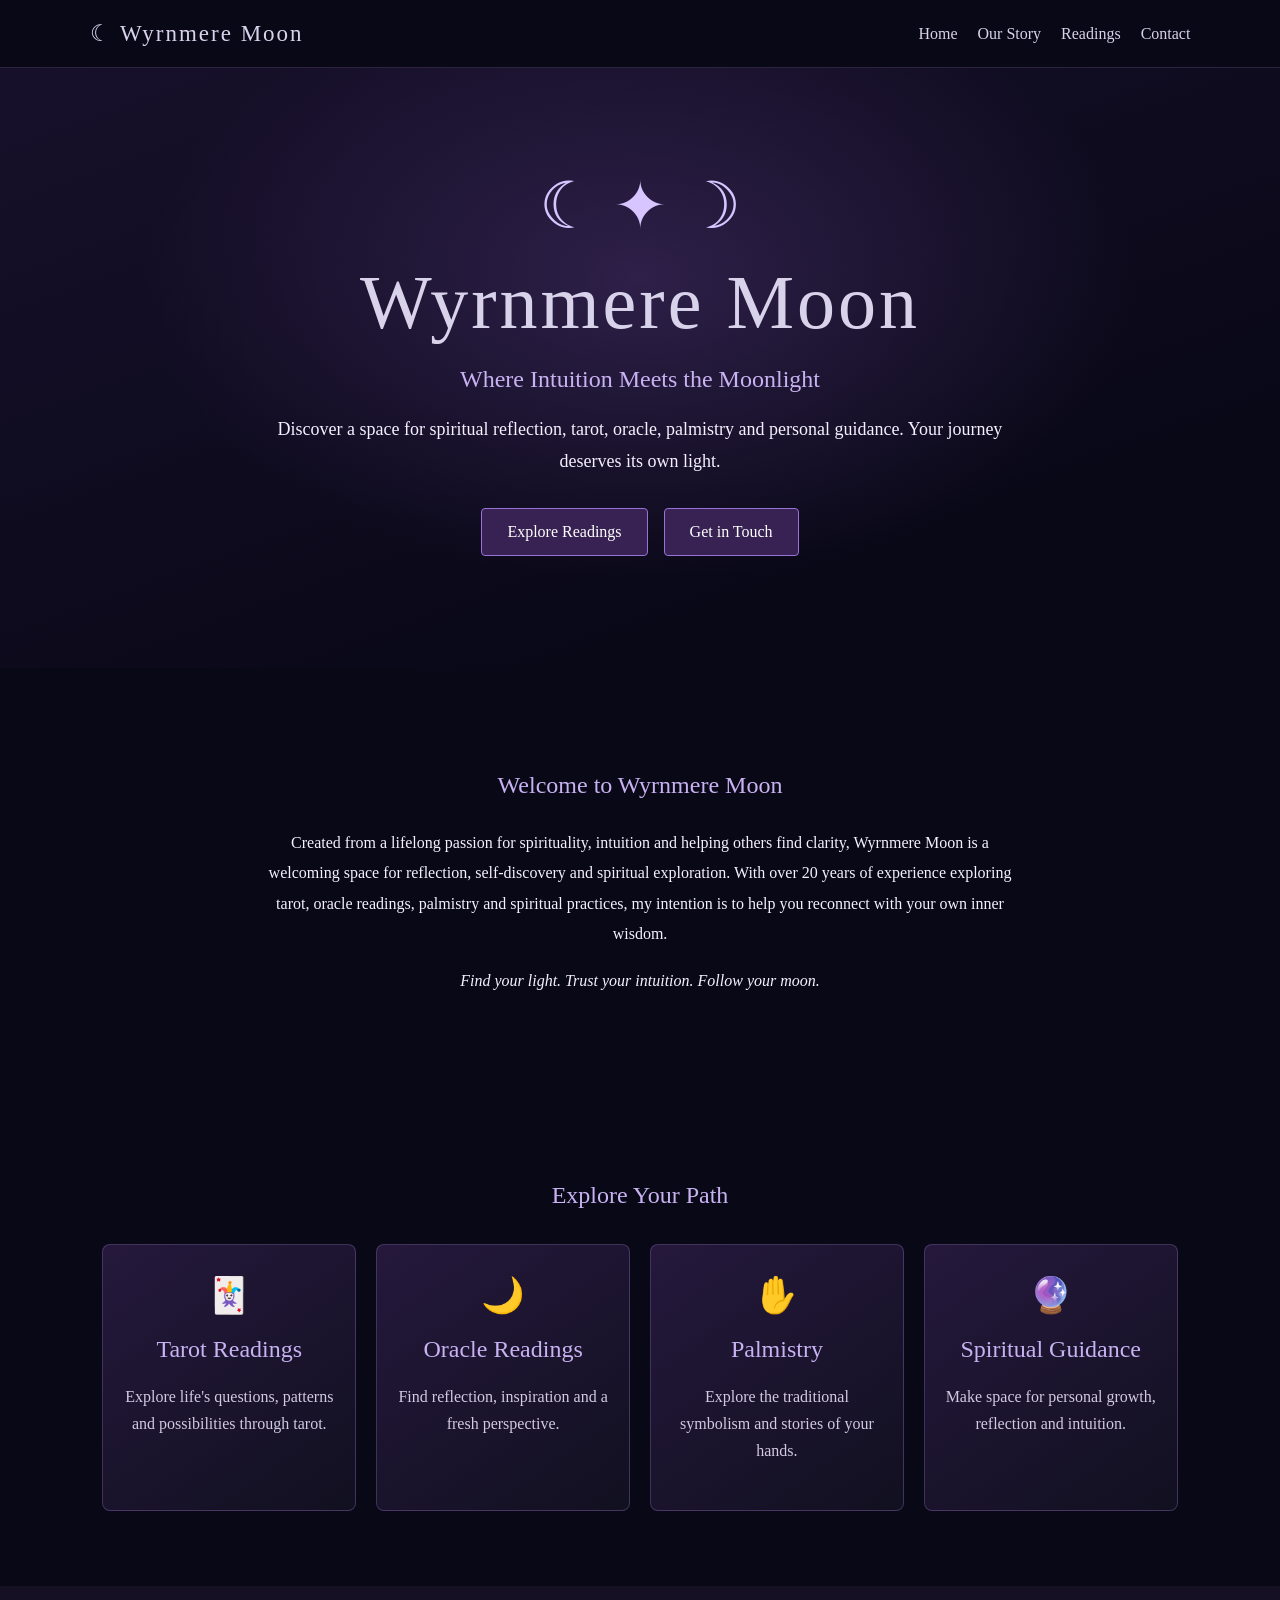
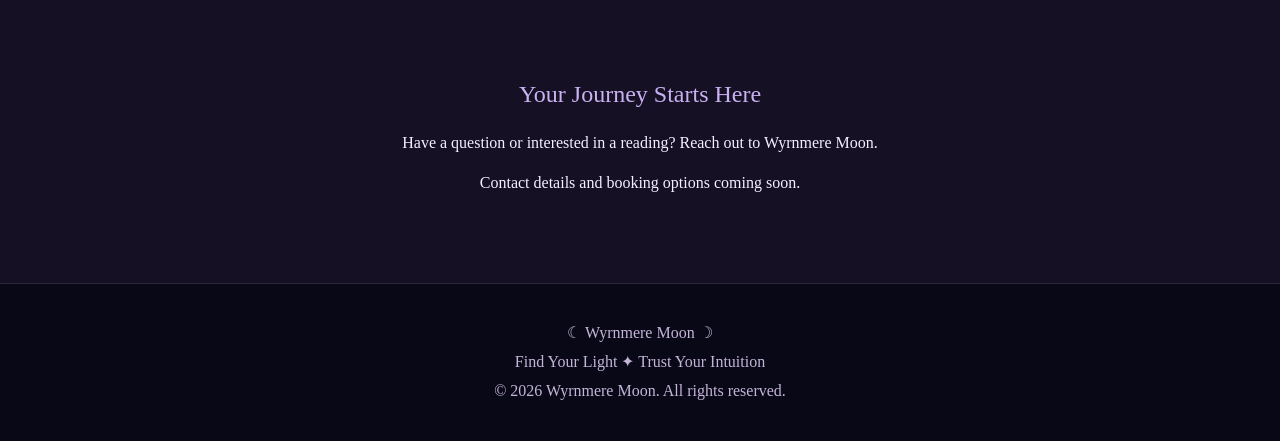
==== index.html @ 5f463369 "Add initial HTML structure for Wyrnmere Moon site This is the initial commit for the Wyrnmere Moon w" ====
<!DOCTYPE html>
<html lang="en">
<head>
<meta charset="UTF-8">
<meta name="viewport" content="width=device-width, initial-scale=1.0">
<meta name="theme-color" content="#090817">
<title>Wyrnmere Moon | Find Your Light</title>
<meta name="description" content="Explore tarot, oracle, palmistry and spiritual guidance at Wyrnmere Moon.">
<style>
:root {
  --night: #090817;
  --purple: #24143d;
  --violet: #9673d5;
  --silver: #d9d2eb;
  --white: #f5f0ff;
}
* { box-sizing: border-box; }
html { scroll-behavior: smooth; }
body {
  margin: 0;
  background: var(--night);
  color: var(--white);
  font-family: Georgia, serif;
}
header {
  display: flex;
  justify-content: space-between;
  align-items: center;
  padding: 20px 7%;
  border-bottom: 1px solid #75618d55;
  background: #090817;
}
.brand {
  color: var(--silver);
  font-size: 23px;
  letter-spacing: 2px;
}
nav { display: flex; gap: 20px; flex-wrap: wrap; }
nav a, a { color: var(--silver); text-decoration: none; }
nav a:hover { color: white; }
.hero {
  min-height: 580px;
  padding: 100px 20px;
  text-align: center;
  display: grid;
  place-items: center;
  background:
    radial-gradient(ellipse at 50% 35%, #49316c88, transparent 55%),
    linear-gradient(160deg, #17102b, #090817 75%);
}
.hero-inner { max-width: 760px; }
.moon { font-size: 65px; color: #d6c5ff; }
h1 {
  font-size: clamp(42px, 8vw, 76px);
  color: var(--silver);
  font-weight: normal;
  margin: 15px 0;
  letter-spacing: 3px;
}
h2 { color: #c8b2f2; font-weight: normal; }
.hero p { line-height: 1.8; font-size: 18px; }
.button {
  display: inline-block;
  margin: 12px 6px;
  padding: 14px 25px;
  border: 1px solid var(--violet);
  border-radius: 4px;
  background: #372253;
  color: white;
}
.button:hover { background: #604184; }
section {
  padding: 75px 8%;
  text-align: center;
}
.intro { max-width: 760px; margin: auto; line-height: 1.9; }
.services {
  display: grid;
  grid-template-columns: repeat(auto-fit, minmax(210px, 1fr));
  gap: 20px;
  margin-top: 35px;
}
.service {
  background: linear-gradient(145deg, #25183c, #111020);
  border: 1px solid #8065a566;
  padding: 30px 20px;
  border-radius: 8px;
}
.service .symbol { font-size: 35px; }
.service p { line-height: 1.7; color: #d2c9e2; }
.about { background: #151024; }
footer {
  padding: 35px 15px;
  text-align: center;
  color: #c4b5d8;
  border-top: 1px solid #75618d55;
  line-height: 1.8;
}
@media(max-width:600px) {
  header { flex-direction: column; gap: 15px; }
  nav { justify-content: center; gap: 14px; }
  .hero { min-height: 480px; padding: 65px 18px; }
  section { padding: 55px 6%; }
}
</style>
</head>
<body>

<header>
  <div class="brand">☾ Wyrnmere Moon</div>
  <nav>
    <a href="#home">Home</a>
    <a href="#about">Our Story</a>
    <a href="#services">Readings</a>
    <a href="#contact">Contact</a>
  </nav>
</header>

<main>
<section class="hero" id="home">
  <div class="hero-inner">
    <div class="moon">☾ ✦ ☽</div>
    <h1>Wyrnmere Moon</h1>
    <h2>Where Intuition Meets the Moonlight</h2>
    <p>
      Discover a space for spiritual reflection,
      tarot, oracle, palmistry and personal guidance.
      Your journey deserves its own light.
    </p>
    <a class="button" href="#services">Explore Readings</a>
    <a class="button" href="#contact">Get in Touch</a>
  </div>
</section>

<section id="about">
  <div class="intro">
    <h2>Welcome to Wyrnmere Moon</h2>
    <p>
      Created from a lifelong passion for spirituality,
      intuition and helping others find clarity,
      Wyrnmere Moon is a welcoming space for reflection,
      self-discovery and spiritual exploration.
      With over 20 years of experience exploring tarot,
      oracle readings, palmistry and spiritual practices,
      my intention is to help you reconnect with your
      own inner wisdom.
    </p>
    <p><em>Find your light. Trust your intuition. Follow your moon.</em></p>
  </div>
</section>

<section id="services">
  <h2>Explore Your Path</h2>
  <div class="services">
    <div class="service">
      <div class="symbol">🃏</div>
      <h2>Tarot Readings</h2>
      <p>Explore life's questions, patterns and possibilities through tarot.</p>
    </div>
    <div class="service">
      <div class="symbol">🌙</div>
      <h2>Oracle Readings</h2>
      <p>Find reflection, inspiration and a fresh perspective.</p>
    </div>
    <div class="service">
      <div class="symbol">✋</div>
      <h2>Palmistry</h2>
      <p>Explore the traditional symbolism and stories of your hands.</p>
    </div>
    <div class="service">
      <div class="symbol">🔮</div>
      <h2>Spiritual Guidance</h2>
      <p>Make space for personal growth, reflection and intuition.</p>
    </div>
  </div>
</section>

<section class="about" id="contact">
  <h2>Your Journey Starts Here</h2>
  <p class="intro">
    Have a question or interested in a reading?
    Reach out to Wyrnmere Moon.
  </p>
  <p>Contact details and booking options coming soon.</p>
</section>
</main>

<footer>
  ☾ Wyrnmere Moon ☽<br>
  Find Your Light ✦ Trust Your Intuition<br>
  © 2026 Wyrnmere Moon. All rights reserved.
</footer>

</body>
</html>
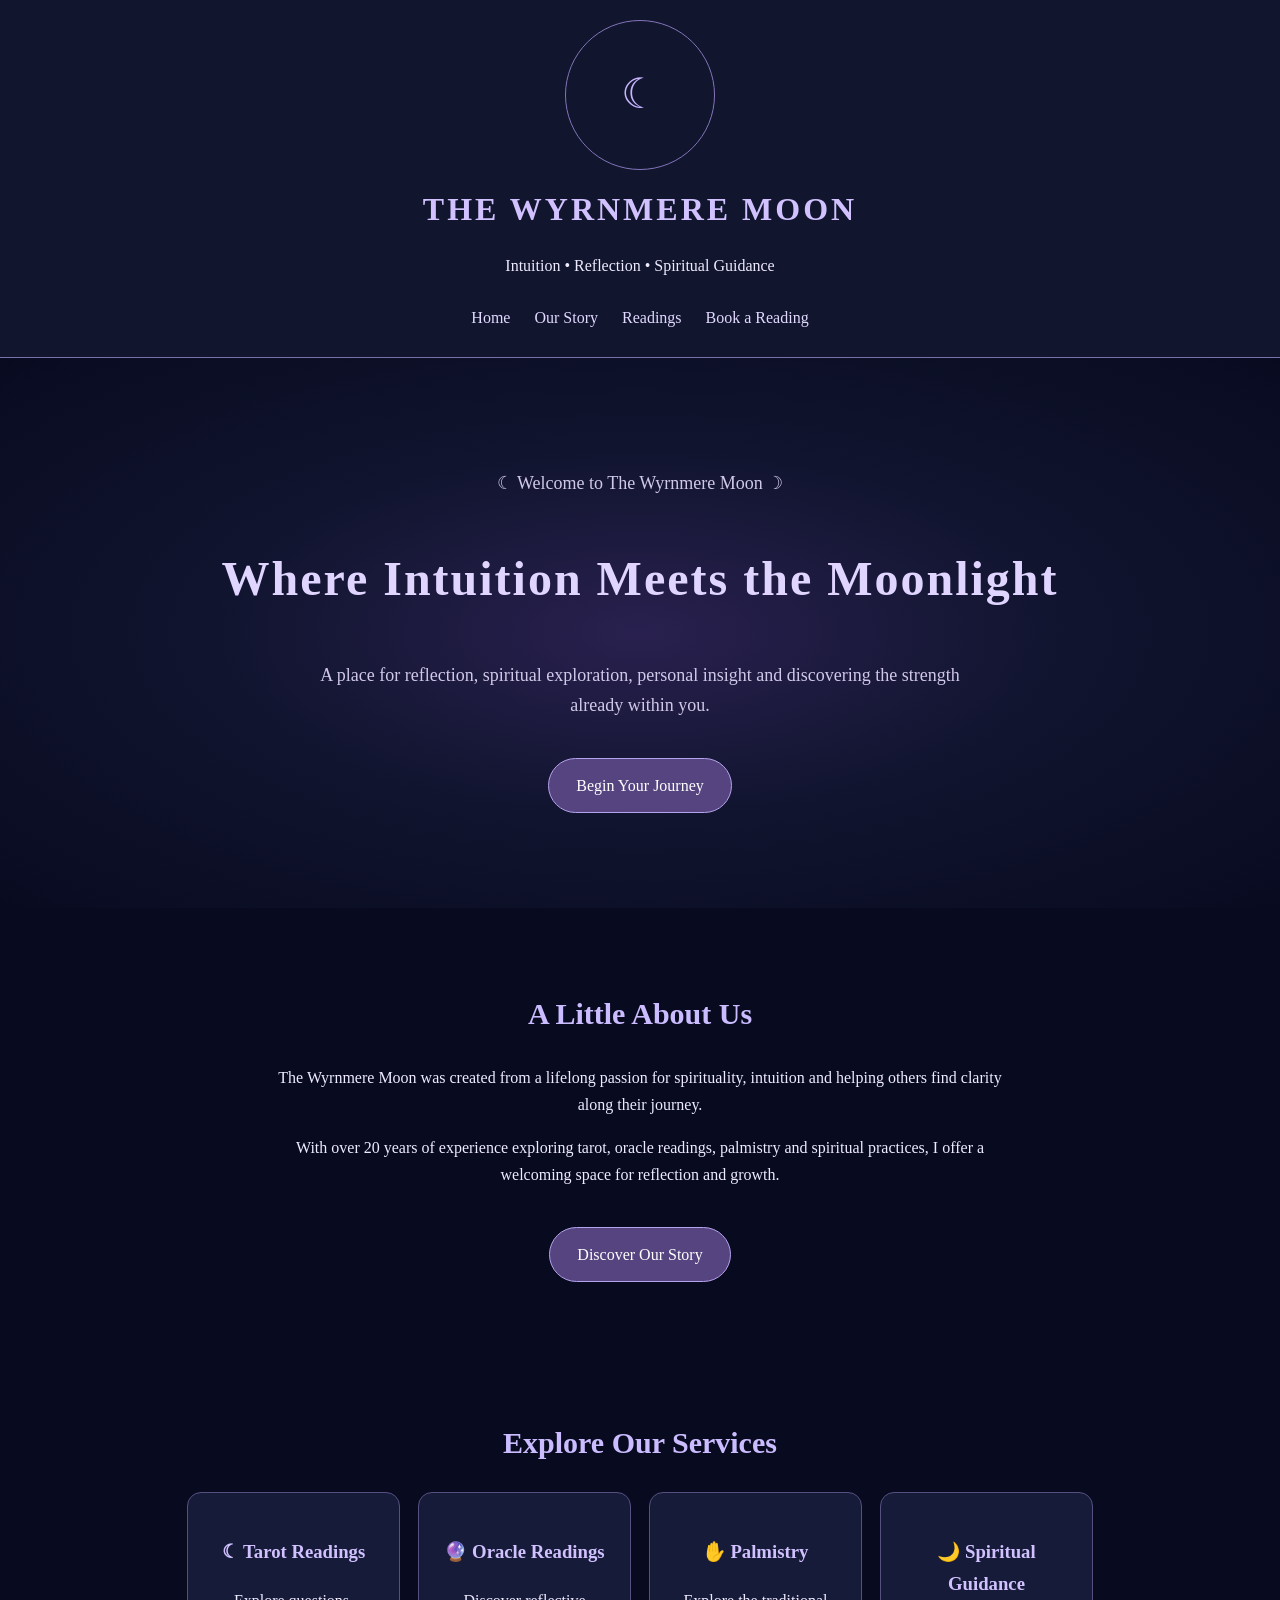
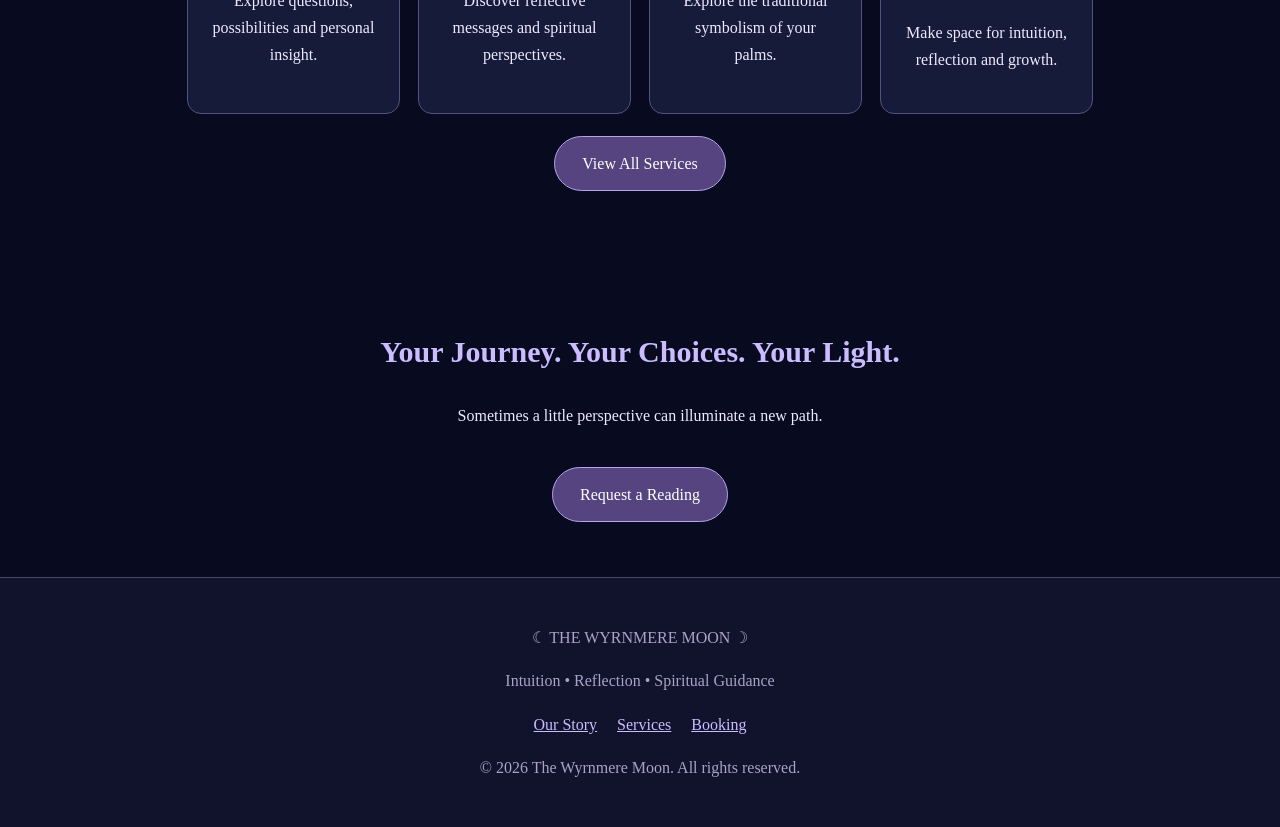
==== commit 4d3baf83: "Refactor HTML structure and update styles Updated the title and description meta tags, modified styl" ====
--- a/index.html
+++ b/index.html
@@ -4,192 +4,232 @@
 <head>
 <meta charset="UTF-8">
 <meta name="viewport" content="width=device-width, initial-scale=1.0">
-<meta name="theme-color" content="#090817">
-<title>Wyrnmere Moon | Find Your Light</title>
-<meta name="description" content="Explore tarot, oracle, palmistry and spiritual guidance at Wyrnmere Moon.">
+<meta name="description" content="Discover tarot, oracle readings, palmistry and spiritual guidance at The Wyrnmere Moon.">
+<title>The Wyrnmere Moon | Intuition Meets Moonlight</title>
+
 <style>
-:root {
-  --night: #090817;
-  --purple: #24143d;
-  --violet: #9673d5;
-  --silver: #d9d2eb;
-  --white: #f5f0ff;
-}
 * { box-sizing: border-box; }
-html { scroll-behavior: smooth; }
+
 body {
   margin: 0;
-  background: var(--night);
-  color: var(--white);
+  background: #080b20;
+  color: #eeeaff;
   font-family: Georgia, serif;
-}
+  line-height: 1.7;
+}
+
 header {
+  text-align: center;
+  padding: 20px;
+  background: #11152e;
+  border-bottom: 1px solid #7770a9;
+}
+
+.logo-space {
+  width: 150px;
+  height: 150px;
+  border: 1px solid #8275b9;
+  border-radius: 50%;
+  margin: 0 auto 12px;
   display: flex;
-  justify-content: space-between;
   align-items: center;
-  padding: 20px 7%;
-  border-bottom: 1px solid #75618d55;
-  background: #090817;
-}
-.brand {
-  color: var(--silver);
-  font-size: 23px;
+  justify-content: center;
+  color: #c8b5ff;
+  font-size: 42px;
+}
+
+header h1 {
+  color: #d1c2ff;
+  letter-spacing: 3px;
+  margin: 8px 0;
+}
+
+nav {
+  margin-top: 18px;
+}
+
+nav a {
+  display: inline-block;
+  color: #e2d9ff;
+  text-decoration: none;
+  margin: 6px 10px;
+}
+
+nav a:hover { color: #a99aff; }
+
+.hero {
+  min-height: 460px;
+  padding: 95px 20px;
+  text-align: center;
+  background:
+    radial-gradient(ellipse at center, #29204f 0%, #10142e 48%, #080b20 100%);
+}
+
+.hero h2 {
+  color: #e0d5ff;
+  font-size: clamp(30px, 6vw, 48px);
   letter-spacing: 2px;
 }
-nav { display: flex; gap: 20px; flex-wrap: wrap; }
-nav a, a { color: var(--silver); text-decoration: none; }
-nav a:hover { color: white; }
-.hero {
-  min-height: 580px;
-  padding: 100px 20px;
-  text-align: center;
-  display: grid;
-  place-items: center;
-  background:
-    radial-gradient(ellipse at 50% 35%, #49316c88, transparent 55%),
-    linear-gradient(160deg, #17102b, #090817 75%);
-}
-.hero-inner { max-width: 760px; }
-.moon { font-size: 65px; color: #d6c5ff; }
-h1 {
-  font-size: clamp(42px, 8vw, 76px);
-  color: var(--silver);
-  font-weight: normal;
-  margin: 15px 0;
-  letter-spacing: 3px;
-}
-h2 { color: #c8b2f2; font-weight: normal; }
-.hero p { line-height: 1.8; font-size: 18px; }
+
+.hero p {
+  max-width: 650px;
+  margin: 15px auto;
+  color: #d0c8e9;
+  font-size: 18px;
+}
+
 .button {
   display: inline-block;
-  margin: 12px 6px;
-  padding: 14px 25px;
-  border: 1px solid var(--violet);
-  border-radius: 4px;
-  background: #372253;
+  margin-top: 22px;
+  padding: 13px 27px;
+  border: 1px solid #b4a3ed;
+  border-radius: 30px;
   color: white;
-}
-.button:hover { background: #604184; }
+  background: #55447f;
+  text-decoration: none;
+}
+
+.button:hover { background: #7461a6; }
+
 section {
-  padding: 75px 8%;
-  text-align: center;
-}
-.intro { max-width: 760px; margin: auto; line-height: 1.9; }
-.services {
+  max-width: 950px;
+  margin: auto;
+  padding: 55px 22px;
+}
+
+h2.section-title {
+  color: #cbbcff;
+  text-align: center;
+  font-size: 30px;
+}
+
+.about-text {
+  max-width: 760px;
+  margin: auto;
+  text-align: center;
+}
+
+.cards {
   display: grid;
   grid-template-columns: repeat(auto-fit, minmax(210px, 1fr));
-  gap: 20px;
-  margin-top: 35px;
-}
-.service {
-  background: linear-gradient(145deg, #25183c, #111020);
-  border: 1px solid #8065a566;
-  padding: 30px 20px;
-  border-radius: 8px;
-}
-.service .symbol { font-size: 35px; }
-.service p { line-height: 1.7; color: #d2c9e2; }
-.about { background: #151024; }
+  gap: 18px;
+}
+
+.card {
+  padding: 24px;
+  text-align: center;
+  background: #171b3a;
+  border: 1px solid #565080;
+  border-radius: 14px;
+}
+
+.card h3 { color: #d1c2ff; }
+
 footer {
-  padding: 35px 15px;
-  text-align: center;
-  color: #c4b5d8;
-  border-top: 1px solid #75618d55;
-  line-height: 1.8;
-}
-@media(max-width:600px) {
-  header { flex-direction: column; gap: 15px; }
-  nav { justify-content: center; gap: 14px; }
-  .hero { min-height: 480px; padding: 65px 18px; }
-  section { padding: 55px 6%; }
+  padding: 30px 15px;
+  text-align: center;
+  color: #aaa2c8;
+  background: #10132b;
+  border-top: 1px solid #494269;
+}
+
+footer a {
+  color: #cbbcff;
+  margin: 0 8px;
 }
 </style>
 </head>
+
 <body>
 
 <header>
-  <div class="brand">☾ Wyrnmere Moon</div>
+  <div class="logo-space" aria-label="Logo placeholder">☾</div>
+  <h1>THE WYRNMERE MOON</h1>
+  <p>Intuition • Reflection • Spiritual Guidance</p>
+
   <nav>
-    <a href="#home">Home</a>
-    <a href="#about">Our Story</a>
-    <a href="#services">Readings</a>
-    <a href="#contact">Contact</a>
+    <a href="index.html">Home</a>
+    <a href="about.html">Our Story</a>
+    <a href="services.html">Readings</a>
+    <a href="booking.html">Book a Reading</a>
   </nav>
 </header>
 
 <main>
-<section class="hero" id="home">
-  <div class="hero-inner">
-    <div class="moon">☾ ✦ ☽</div>
-    <h1>Wyrnmere Moon</h1>
+  <div class="hero">
+    <p>☾ Welcome to The Wyrnmere Moon ☽</p>
     <h2>Where Intuition Meets the Moonlight</h2>
     <p>
-      Discover a space for spiritual reflection,
-      tarot, oracle, palmistry and personal guidance.
-      Your journey deserves its own light.
+      A place for reflection, spiritual exploration,
+      personal insight and discovering the strength
+      already within you.
     </p>
-    <a class="button" href="#services">Explore Readings</a>
-    <a class="button" href="#contact">Get in Touch</a>
+    <a class="button" href="booking.html">Begin Your Journey</a>
   </div>
-</section>
-
-<section id="about">
-  <div class="intro">
-    <h2>Welcome to Wyrnmere Moon</h2>
-    <p>
-      Created from a lifelong passion for spirituality,
-      intuition and helping others find clarity,
-      Wyrnmere Moon is a welcoming space for reflection,
-      self-discovery and spiritual exploration.
-      With over 20 years of experience exploring tarot,
-      oracle readings, palmistry and spiritual practices,
-      my intention is to help you reconnect with your
-      own inner wisdom.
-    </p>
-    <p><em>Find your light. Trust your intuition. Follow your moon.</em></p>
-  </div>
-</section>
-
-<section id="services">
-  <h2>Explore Your Path</h2>
-  <div class="services">
-    <div class="service">
-      <div class="symbol">🃏</div>
-      <h2>Tarot Readings</h2>
-      <p>Explore life's questions, patterns and possibilities through tarot.</p>
+
+  <section>
+    <h2 class="section-title">A Little About Us</h2>
+    <div class="about-text">
+      <p>
+        The Wyrnmere Moon was created from a lifelong passion
+        for spirituality, intuition and helping others find
+        clarity along their journey.
+      </p>
+      <p>
+        With over 20 years of experience exploring tarot,
+        oracle readings, palmistry and spiritual practices,
+        I offer a welcoming space for reflection and growth.
+      </p>
+      <a class="button" href="about.html">Discover Our Story</a>
     </div>
-    <div class="service">
-      <div class="symbol">🌙</div>
-      <h2>Oracle Readings</h2>
-      <p>Find reflection, inspiration and a fresh perspective.</p>
+  </section>
+
+  <section>
+    <h2 class="section-title">Explore Our Services</h2>
+
+    <div class="cards">
+      <div class="card">
+        <h3>☾ Tarot Readings</h3>
+        <p>Explore questions, possibilities and personal insight.</p>
+      </div>
+
+      <div class="card">
+        <h3>🔮 Oracle Readings</h3>
+        <p>Discover reflective messages and spiritual perspectives.</p>
+      </div>
+
+      <div class="card">
+        <h3>✋ Palmistry</h3>
+        <p>Explore the traditional symbolism of your palms.</p>
+      </div>
+
+      <div class="card">
+        <h3>🌙 Spiritual Guidance</h3>
+        <p>Make space for intuition, reflection and growth.</p>
+      </div>
     </div>
-    <div class="service">
-      <div class="symbol">✋</div>
-      <h2>Palmistry</h2>
-      <p>Explore the traditional symbolism and stories of your hands.</p>
+
+    <div style="text-align:center">
+      <a class="button" href="services.html">View All Services</a>
     </div>
-    <div class="service">
-      <div class="symbol">🔮</div>
-      <h2>Spiritual Guidance</h2>
-      <p>Make space for personal growth, reflection and intuition.</p>
-    </div>
-  </div>
-</section>
-
-<section class="about" id="contact">
-  <h2>Your Journey Starts Here</h2>
-  <p class="intro">
-    Have a question or interested in a reading?
-    Reach out to Wyrnmere Moon.
+  </section>
+
+  <section style="text-align:center">
+    <h2 class="section-title">Your Journey. Your Choices. Your Light.</h2>
+    <p>Sometimes a little perspective can illuminate a new path.</p>
+    <a class="button" href="booking.html">Request a Reading</a>
+  </section>
+</main>
+
+<footer>
+  <p>☾ THE WYRNMERE MOON ☽</p>
+  <p>Intuition • Reflection • Spiritual Guidance</p>
+  <p>
+    <a href="about.html">Our Story</a>
+    <a href="services.html">Services</a>
+    <a href="booking.html">Booking</a>
   </p>
-  <p>Contact details and booking options coming soon.</p>
-</section>
-</main>
-
-<footer>
-  ☾ Wyrnmere Moon ☽<br>
-  Find Your Light ✦ Trust Your Intuition<br>
-  © 2026 Wyrnmere Moon. All rights reserved.
+  <p>© 2026 The Wyrnmere Moon. All rights reserved.</p>
 </footer>
 
 </body>
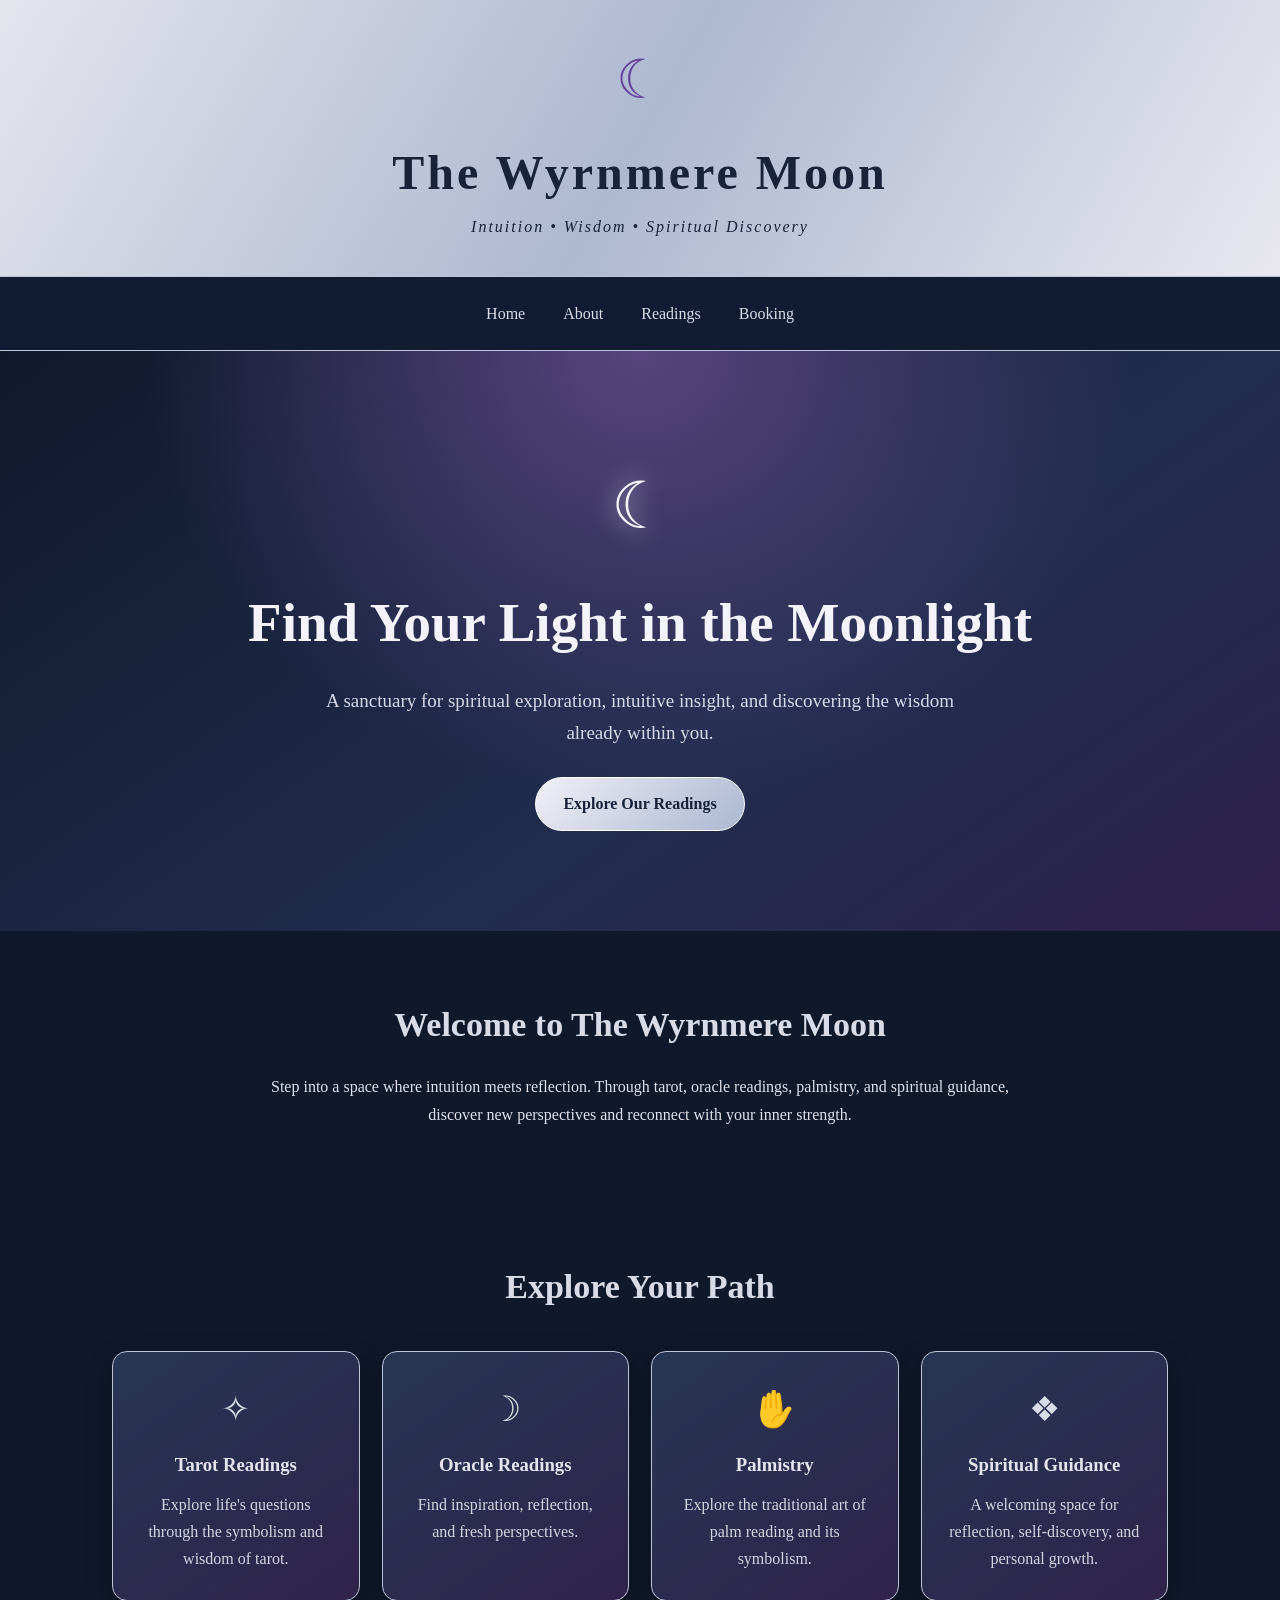
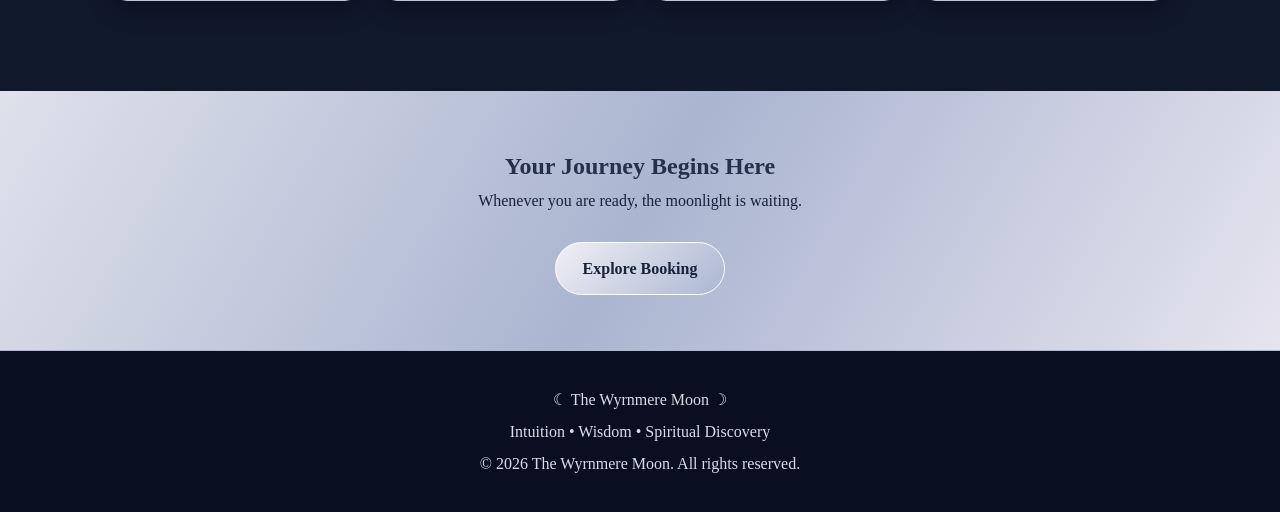
==== commit 728b2cd1: "Revise theme and content for The Wyrnmere Moon Updated the website's theme and content for better cl" ====
--- a/index.html
+++ b/index.html
@@ -4,138 +4,204 @@
 <head>
 <meta charset="UTF-8">
 <meta name="viewport" content="width=device-width, initial-scale=1.0">
+<meta name="theme-color" content="#10182c">
+<title>The Wyrnmere Moon | Tarot & Spiritual Guidance</title>
 <meta name="description" content="Discover tarot, oracle readings, palmistry and spiritual guidance at The Wyrnmere Moon.">
-<title>The Wyrnmere Moon | Intuition Meets Moonlight</title>
 
 <style>
-* { box-sizing: border-box; }
+:root {
+  --silver: #d9dce8;
+  --silver-light: #f4f3fa;
+  --blue: #10182c;
+  --blue-light: #263b64;
+  --purple: #65439a;
+  --purple-light: #a58bd0;
+}
+
+* {
+  box-sizing: border-box;
+  margin: 0;
+  padding: 0;
+}
+
+html { scroll-behavior: smooth; }
 
 body {
-  margin: 0;
-  background: #080b20;
-  color: #eeeaff;
+  background: var(--blue);
+  color: var(--silver-light);
   font-family: Georgia, serif;
   line-height: 1.7;
 }
 
 header {
-  text-align: center;
-  padding: 20px;
-  background: #11152e;
-  border-bottom: 1px solid #7770a9;
-}
-
-.logo-space {
-  width: 150px;
-  height: 150px;
-  border: 1px solid #8275b9;
-  border-radius: 50%;
-  margin: 0 auto 12px;
+  background: linear-gradient(120deg, #e4e5ed, #aeb8d1, #e9e8f0);
+  color: #18223b;
+  text-align: center;
+  padding: 35px 20px;
+}
+
+.logo {
+  font-size: 54px;
+  color: #65439a;
+  margin-bottom: 5px;
+}
+
+header h1 {
+  font-size: clamp(30px, 6vw, 48px);
+  letter-spacing: 3px;
+}
+
+header p {
+  font-style: italic;
+  letter-spacing: 2px;
+}
+
+nav {
+  background: #111b34;
+  border-top: 1px solid #bfc5d9;
+  border-bottom: 1px solid #bfc5d9;
   display: flex;
-  align-items: center;
   justify-content: center;
-  color: #c8b5ff;
-  font-size: 42px;
-}
-
-header h1 {
-  color: #d1c2ff;
-  letter-spacing: 3px;
-  margin: 8px 0;
-}
-
-nav {
-  margin-top: 18px;
+  flex-wrap: wrap;
+  gap: 10px;
+  padding: 15px;
 }
 
 nav a {
-  display: inline-block;
-  color: #e2d9ff;
+  color: var(--silver);
   text-decoration: none;
-  margin: 6px 10px;
-}
-
-nav a:hover { color: #a99aff; }
+  padding: 8px 14px;
+  transition: .3s;
+}
+
+nav a:hover {
+  color: white;
+  background: var(--purple);
+  border-radius: 20px;
+}
 
 .hero {
-  min-height: 460px;
-  padding: 95px 20px;
+  min-height: 470px;
+  padding: 100px 20px;
   text-align: center;
   background:
-    radial-gradient(ellipse at center, #29204f 0%, #10142e 48%, #080b20 100%);
+    radial-gradient(ellipse at top, #57447e 0%, transparent 55%),
+    linear-gradient(145deg, #10182c, #202d4d 60%, #30214d);
+}
+
+.hero .moon {
+  font-size: 65px;
+  color: var(--silver-light);
+  text-shadow: 0 0 25px #d9dce8;
 }
 
 .hero h2 {
-  color: #e0d5ff;
-  font-size: clamp(30px, 6vw, 48px);
-  letter-spacing: 2px;
+  font-size: clamp(34px, 7vw, 55px);
+  color: var(--silver-light);
+  margin: 15px 0;
 }
 
 .hero p {
   max-width: 650px;
-  margin: 15px auto;
-  color: #d0c8e9;
-  font-size: 18px;
+  margin: 0 auto 28px;
+  font-size: 19px;
+  color: #d8d8eb;
 }
 
 .button {
   display: inline-block;
-  margin-top: 22px;
-  padding: 13px 27px;
-  border: 1px solid #b4a3ed;
+  padding: 12px 27px;
+  background: linear-gradient(135deg, #f0eff6, #abb7d2);
+  color: #17213a;
+  border: 1px solid white;
   border-radius: 30px;
+  text-decoration: none;
+  font-weight: bold;
+  transition: .3s;
+}
+
+.button:hover {
+  background: var(--purple);
   color: white;
-  background: #55447f;
-  text-decoration: none;
-}
-
-.button:hover { background: #7461a6; }
+  transform: translateY(-2px);
+}
 
 section {
-  max-width: 950px;
+  padding: 65px 22px;
+  max-width: 1100px;
   margin: auto;
-  padding: 55px 22px;
-}
-
-h2.section-title {
-  color: #cbbcff;
-  text-align: center;
-  font-size: 30px;
-}
-
-.about-text {
-  max-width: 760px;
+}
+
+section h2 {
+  color: var(--silver);
+  font-size: 34px;
+  text-align: center;
+  margin-bottom: 20px;
+}
+
+.intro {
+  text-align: center;
+  max-width: 780px;
   margin: auto;
-  text-align: center;
+  color: #e1e2ed;
 }
 
 .cards {
   display: grid;
-  grid-template-columns: repeat(auto-fit, minmax(210px, 1fr));
-  gap: 18px;
+  grid-template-columns: repeat(auto-fit, minmax(220px, 1fr));
+  gap: 22px;
+  margin-top: 35px;
 }
 
 .card {
-  padding: 24px;
-  text-align: center;
-  background: #171b3a;
-  border: 1px solid #565080;
-  border-radius: 14px;
-}
-
-.card h3 { color: #d1c2ff; }
+  background: linear-gradient(145deg, #263653, #30234b);
+  border: 1px solid #bfc5d9;
+  border-radius: 15px;
+  padding: 28px 22px;
+  text-align: center;
+  box-shadow: 0 8px 25px #0005;
+}
+
+.card .symbol {
+  font-size: 35px;
+  color: var(--silver);
+}
+
+.card h3 {
+  color: #e5e4ef;
+  margin: 10px 0;
+}
+
+.card p {
+  color: #d4d5e4;
+}
+
+.callout {
+  background: linear-gradient(120deg, #dfe1eb, #aab5d0, #e6e4ef);
+  color: #18213a;
+  text-align: center;
+  padding: 55px 20px;
+  margin-top: 25px;
+}
+
+.callout h2 {
+  color: #26304b;
+}
 
 footer {
+  text-align: center;
   padding: 30px 15px;
-  text-align: center;
-  color: #aaa2c8;
-  background: #10132b;
-  border-top: 1px solid #494269;
-}
-
-footer a {
-  color: #cbbcff;
-  margin: 0 8px;
+  background: #090f20;
+  border-top: 1px solid #aeb8d1;
+  color: #d9dce8;
+}
+
+footer p { margin: 5px; }
+
+@media(max-width: 600px) {
+  nav { gap: 3px; }
+  nav a { padding: 8px; font-size: 14px; }
+  .hero { padding: 75px 18px; }
 }
 </style>
 </head>
@@ -143,92 +209,79 @@
 <body>
 
 <header>
-  <div class="logo-space" aria-label="Logo placeholder">☾</div>
-  <h1>THE WYRNMERE MOON</h1>
-  <p>Intuition • Reflection • Spiritual Guidance</p>
-
-  <nav>
-    <a href="index.html">Home</a>
-    <a href="about.html">Our Story</a>
-    <a href="services.html">Readings</a>
-    <a href="booking.html">Book a Reading</a>
-  </nav>
+  <div class="logo">☾</div>
+  <h1>The Wyrnmere Moon</h1>
+  <p>Intuition • Wisdom • Spiritual Discovery</p>
 </header>
+
+<nav>
+  <a href="index.html">Home</a>
+  <a href="about.html">About</a>
+  <a href="services.html">Readings</a>
+  <a href="booking.html">Booking</a>
+</nav>
 
 <main>
   <div class="hero">
-    <p>☾ Welcome to The Wyrnmere Moon ☽</p>
-    <h2>Where Intuition Meets the Moonlight</h2>
+    <div class="moon">☾</div>
+    <h2>Find Your Light in the Moonlight</h2>
     <p>
-      A place for reflection, spiritual exploration,
-      personal insight and discovering the strength
-      already within you.
+      A sanctuary for spiritual exploration, intuitive insight,
+      and discovering the wisdom already within you.
     </p>
-    <a class="button" href="booking.html">Begin Your Journey</a>
+    <a class="button" href="services.html">Explore Our Readings</a>
   </div>
 
   <section>
-    <h2 class="section-title">A Little About Us</h2>
-    <div class="about-text">
-      <p>
-        The Wyrnmere Moon was created from a lifelong passion
-        for spirituality, intuition and helping others find
-        clarity along their journey.
-      </p>
-      <p>
-        With over 20 years of experience exploring tarot,
-        oracle readings, palmistry and spiritual practices,
-        I offer a welcoming space for reflection and growth.
-      </p>
-      <a class="button" href="about.html">Discover Our Story</a>
+    <h2>Welcome to The Wyrnmere Moon</h2>
+    <p class="intro">
+      Step into a space where intuition meets reflection.
+      Through tarot, oracle readings, palmistry, and spiritual
+      guidance, discover new perspectives and reconnect with
+      your inner strength.
+    </p>
+  </section>
+
+  <section>
+    <h2>Explore Your Path</h2>
+    <div class="cards">
+      <div class="card">
+        <div class="symbol">✧</div>
+        <h3>Tarot Readings</h3>
+        <p>Explore life's questions through the symbolism and wisdom of tarot.</p>
+      </div>
+
+      <div class="card">
+        <div class="symbol">☽</div>
+        <h3>Oracle Readings</h3>
+        <p>Find inspiration, reflection, and fresh perspectives.</p>
+      </div>
+
+      <div class="card">
+        <div class="symbol">✋</div>
+        <h3>Palmistry</h3>
+        <p>Explore the traditional art of palm reading and its symbolism.</p>
+      </div>
+
+      <div class="card">
+        <div class="symbol">❖</div>
+        <h3>Spiritual Guidance</h3>
+        <p>A welcoming space for reflection, self-discovery, and personal growth.</p>
+      </div>
     </div>
   </section>
 
-  <section>
-    <h2 class="section-title">Explore Our Services</h2>
-
-    <div class="cards">
-      <div class="card">
-        <h3>☾ Tarot Readings</h3>
-        <p>Explore questions, possibilities and personal insight.</p>
-      </div>
-
-      <div class="card">
-        <h3>🔮 Oracle Readings</h3>
-        <p>Discover reflective messages and spiritual perspectives.</p>
-      </div>
-
-      <div class="card">
-        <h3>✋ Palmistry</h3>
-        <p>Explore the traditional symbolism of your palms.</p>
-      </div>
-
-      <div class="card">
-        <h3>🌙 Spiritual Guidance</h3>
-        <p>Make space for intuition, reflection and growth.</p>
-      </div>
-    </div>
-
-    <div style="text-align:center">
-      <a class="button" href="services.html">View All Services</a>
-    </div>
-  </section>
-
-  <section style="text-align:center">
-    <h2 class="section-title">Your Journey. Your Choices. Your Light.</h2>
-    <p>Sometimes a little perspective can illuminate a new path.</p>
-    <a class="button" href="booking.html">Request a Reading</a>
-  </section>
+  <div class="callout">
+    <h2>Your Journey Begins Here</h2>
+    <p>Whenever you are ready, the moonlight is waiting.</p>
+    <br>
+    <a class="button" href="booking.html">Explore Booking</a>
+  </div>
 </main>
 
 <footer>
-  <p>☾ THE WYRNMERE MOON ☽</p>
-  <p>Intuition • Reflection • Spiritual Guidance</p>
-  <p>
-    <a href="about.html">Our Story</a>
-    <a href="services.html">Services</a>
-    <a href="booking.html">Booking</a>
-  </p>
+  <p>☾ The Wyrnmere Moon ☽</p>
+  <p>Intuition • Wisdom • Spiritual Discovery</p>
   <p>© 2026 The Wyrnmere Moon. All rights reserved.</p>
 </footer>
 
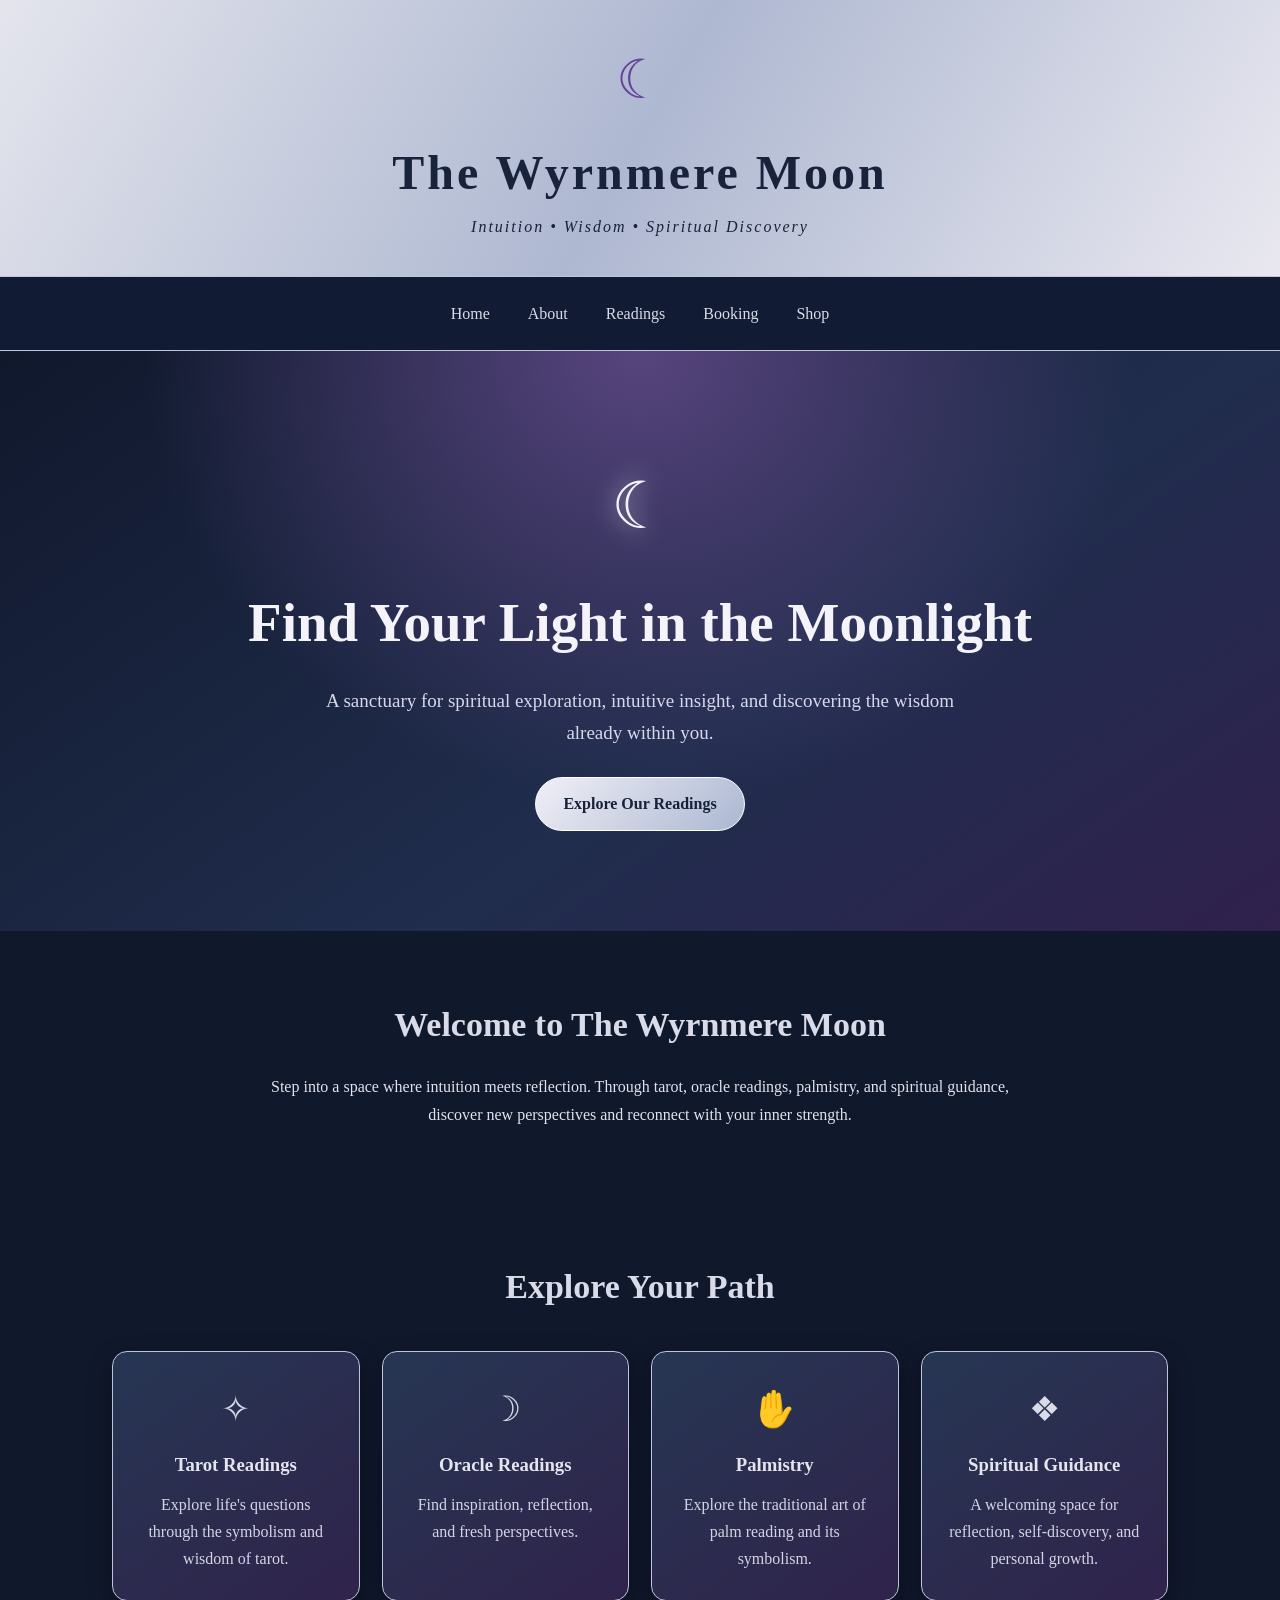
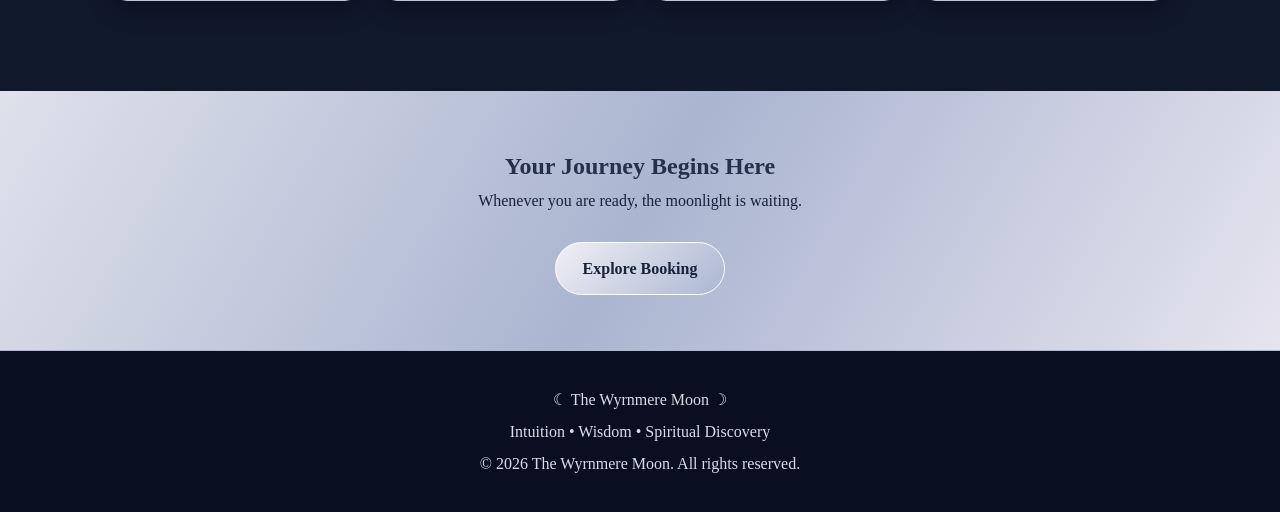
==== commit af936629: "Add Shop link to navigation in index.html" ====
--- a/index.html
+++ b/index.html
@@ -214,12 +214,15 @@
   <p>Intuition • Wisdom • Spiritual Discovery</p>
 </header>
 
+
 <nav>
   <a href="index.html">Home</a>
   <a href="about.html">About</a>
   <a href="services.html">Readings</a>
   <a href="booking.html">Booking</a>
+  <a href="shop.html">Shop</a>
 </nav>
+
 
 <main>
   <div class="hero">
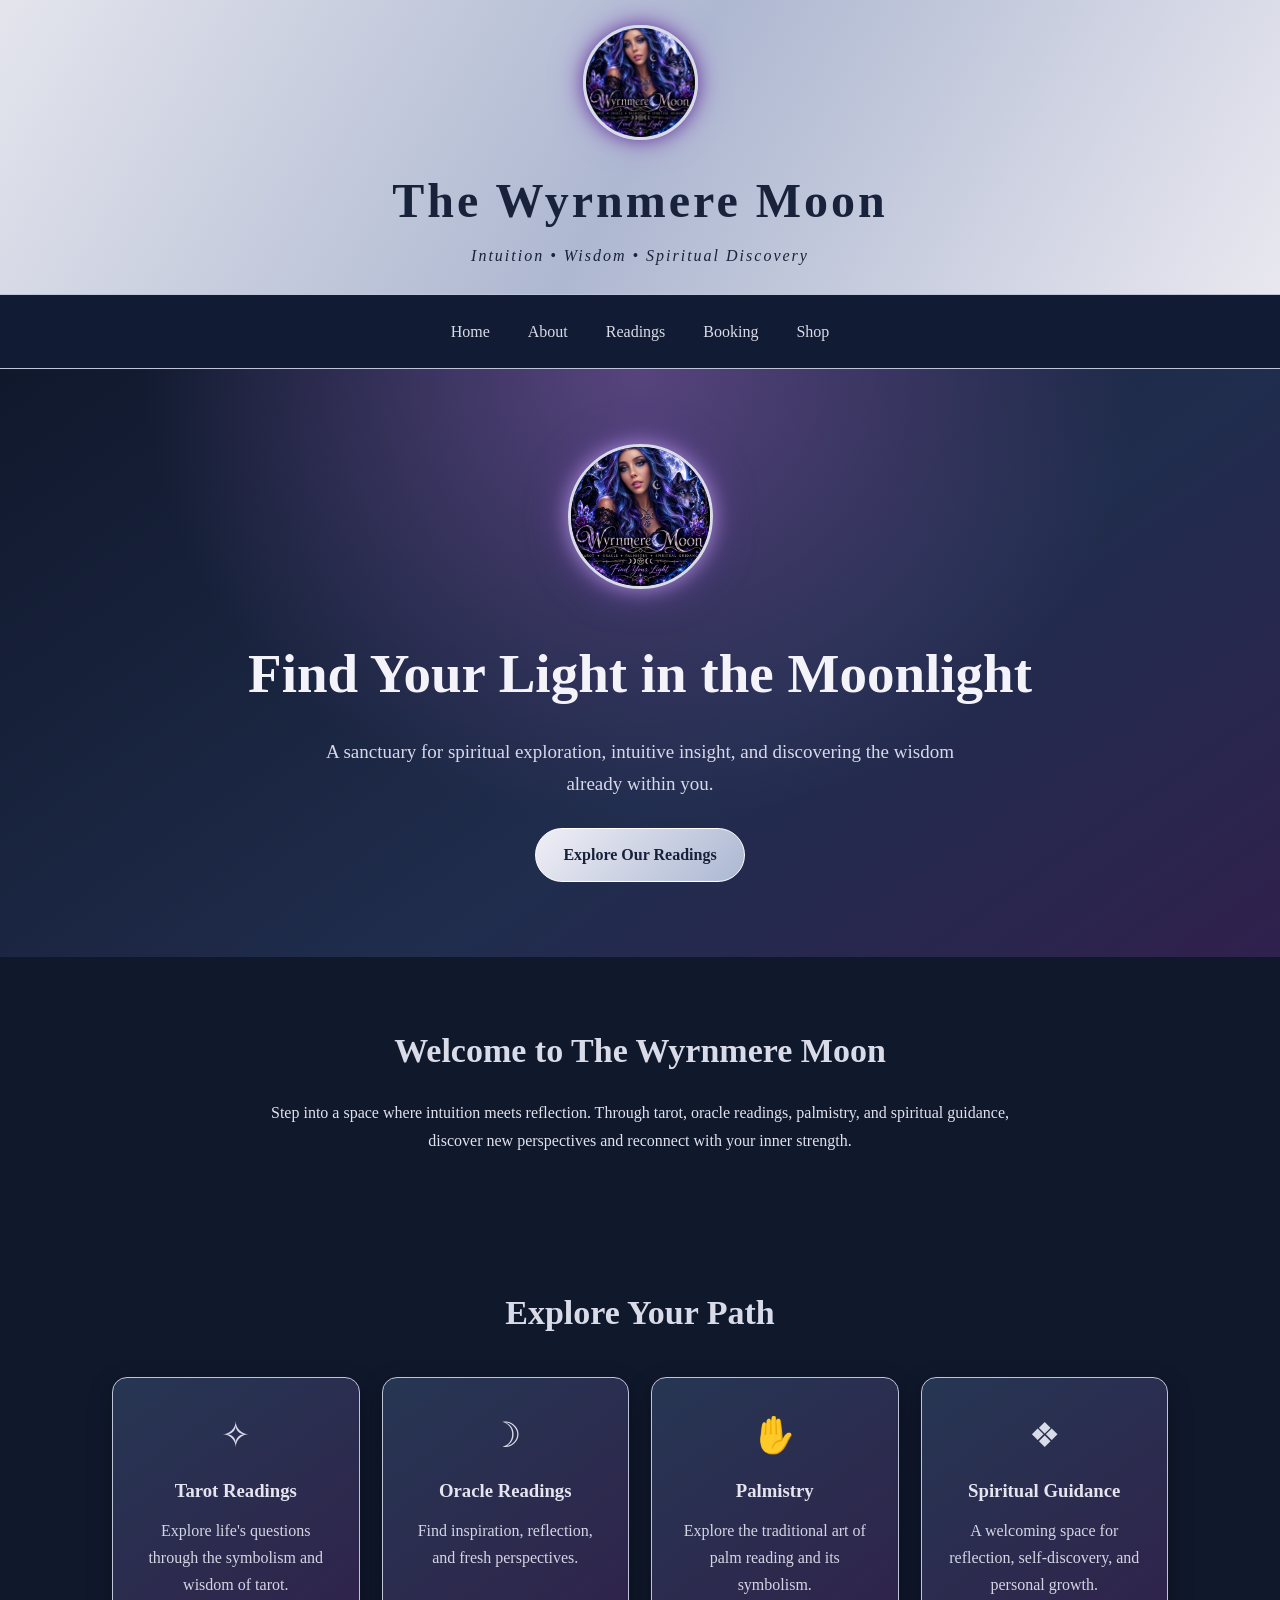
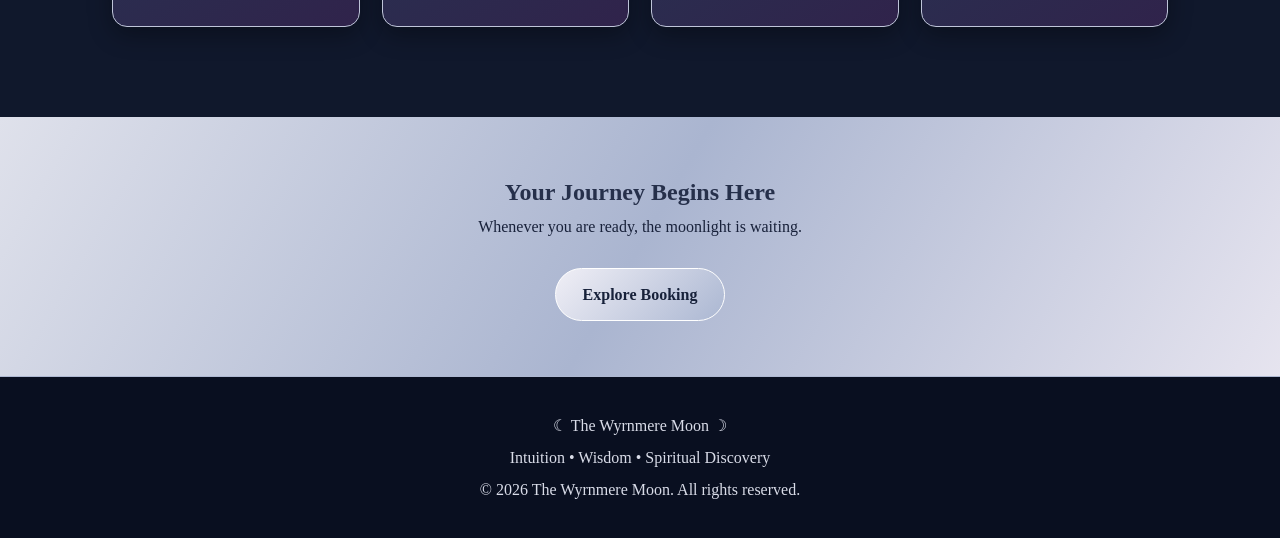
==== commit 395125fb: "Update index.html" ====
--- a/index.html
+++ b/index.html
@@ -37,13 +37,20 @@
   background: linear-gradient(120deg, #e4e5ed, #aeb8d1, #e9e8f0);
   color: #18223b;
   text-align: center;
-  padding: 35px 20px;
+  padding: 25px 20px;
 }
 
 .logo {
-  font-size: 54px;
-  color: #65439a;
-  margin-bottom: 5px;
+  margin-bottom: 12px;
+}
+
+.logo img {
+  width: 115px;
+  height: 115px;
+  object-fit: cover;
+  border-radius: 50%;
+  border: 3px solid #d9dce8;
+  box-shadow: 0 0 18px #65439a, 0 0 35px #a58bd0;
 }
 
 header h1 {
@@ -82,17 +89,21 @@
 
 .hero {
   min-height: 470px;
-  padding: 100px 20px;
+  padding: 75px 20px;
   text-align: center;
   background:
     radial-gradient(ellipse at top, #57447e 0%, transparent 55%),
     linear-gradient(145deg, #10182c, #202d4d 60%, #30214d);
 }
 
-.hero .moon {
-  font-size: 65px;
-  color: var(--silver-light);
-  text-shadow: 0 0 25px #d9dce8;
+.hero-logo {
+  width: 145px;
+  height: 145px;
+  object-fit: cover;
+  border-radius: 50%;
+  border: 3px solid #d9dce8;
+  box-shadow: 0 0 20px #a58bd0, 0 0 40px #65439a;
+  margin-bottom: 15px;
 }
 
 .hero h2 {
@@ -201,7 +212,11 @@
 @media(max-width: 600px) {
   nav { gap: 3px; }
   nav a { padding: 8px; font-size: 14px; }
-  .hero { padding: 75px 18px; }
+  .hero { padding: 65px 18px; }
+  .hero-logo {
+    width: 120px;
+    height: 120px;
+  }
 }
 </style>
 </head>
@@ -209,11 +224,13 @@
 <body>
 
 <header>
-  <div class="logo">☾</div>
+  <div class="logo">
+    <img src="/file_000000007c7081f586b06b1bce25dc72_copy_448x448.png"
+         alt="The Wyrnmere Moon Logo">
+  </div>
   <h1>The Wyrnmere Moon</h1>
   <p>Intuition • Wisdom • Spiritual Discovery</p>
 </header>
-
 
 <nav>
   <a href="index.html">Home</a>
@@ -223,15 +240,20 @@
   <a href="shop.html">Shop</a>
 </nav>
 
-
 <main>
+
   <div class="hero">
-    <div class="moon">☾</div>
+    <img class="hero-logo"
+         src="/file_000000007c7081f586b06b1bce25dc72_copy_448x448.png"
+         alt="The Wyrnmere Moon">
+
     <h2>Find Your Light in the Moonlight</h2>
+
     <p>
       A sanctuary for spiritual exploration, intuitive insight,
       and discovering the wisdom already within you.
     </p>
+
     <a class="button" href="services.html">Explore Our Readings</a>
   </div>
 
@@ -247,7 +269,9 @@
 
   <section>
     <h2>Explore Your Path</h2>
+
     <div class="cards">
+
       <div class="card">
         <div class="symbol">✧</div>
         <h3>Tarot Readings</h3>
@@ -271,6 +295,7 @@
         <h3>Spiritual Guidance</h3>
         <p>A welcoming space for reflection, self-discovery, and personal growth.</p>
       </div>
+
     </div>
   </section>
 
@@ -280,6 +305,7 @@
     <br>
     <a class="button" href="booking.html">Explore Booking</a>
   </div>
+
 </main>
 
 <footer>
